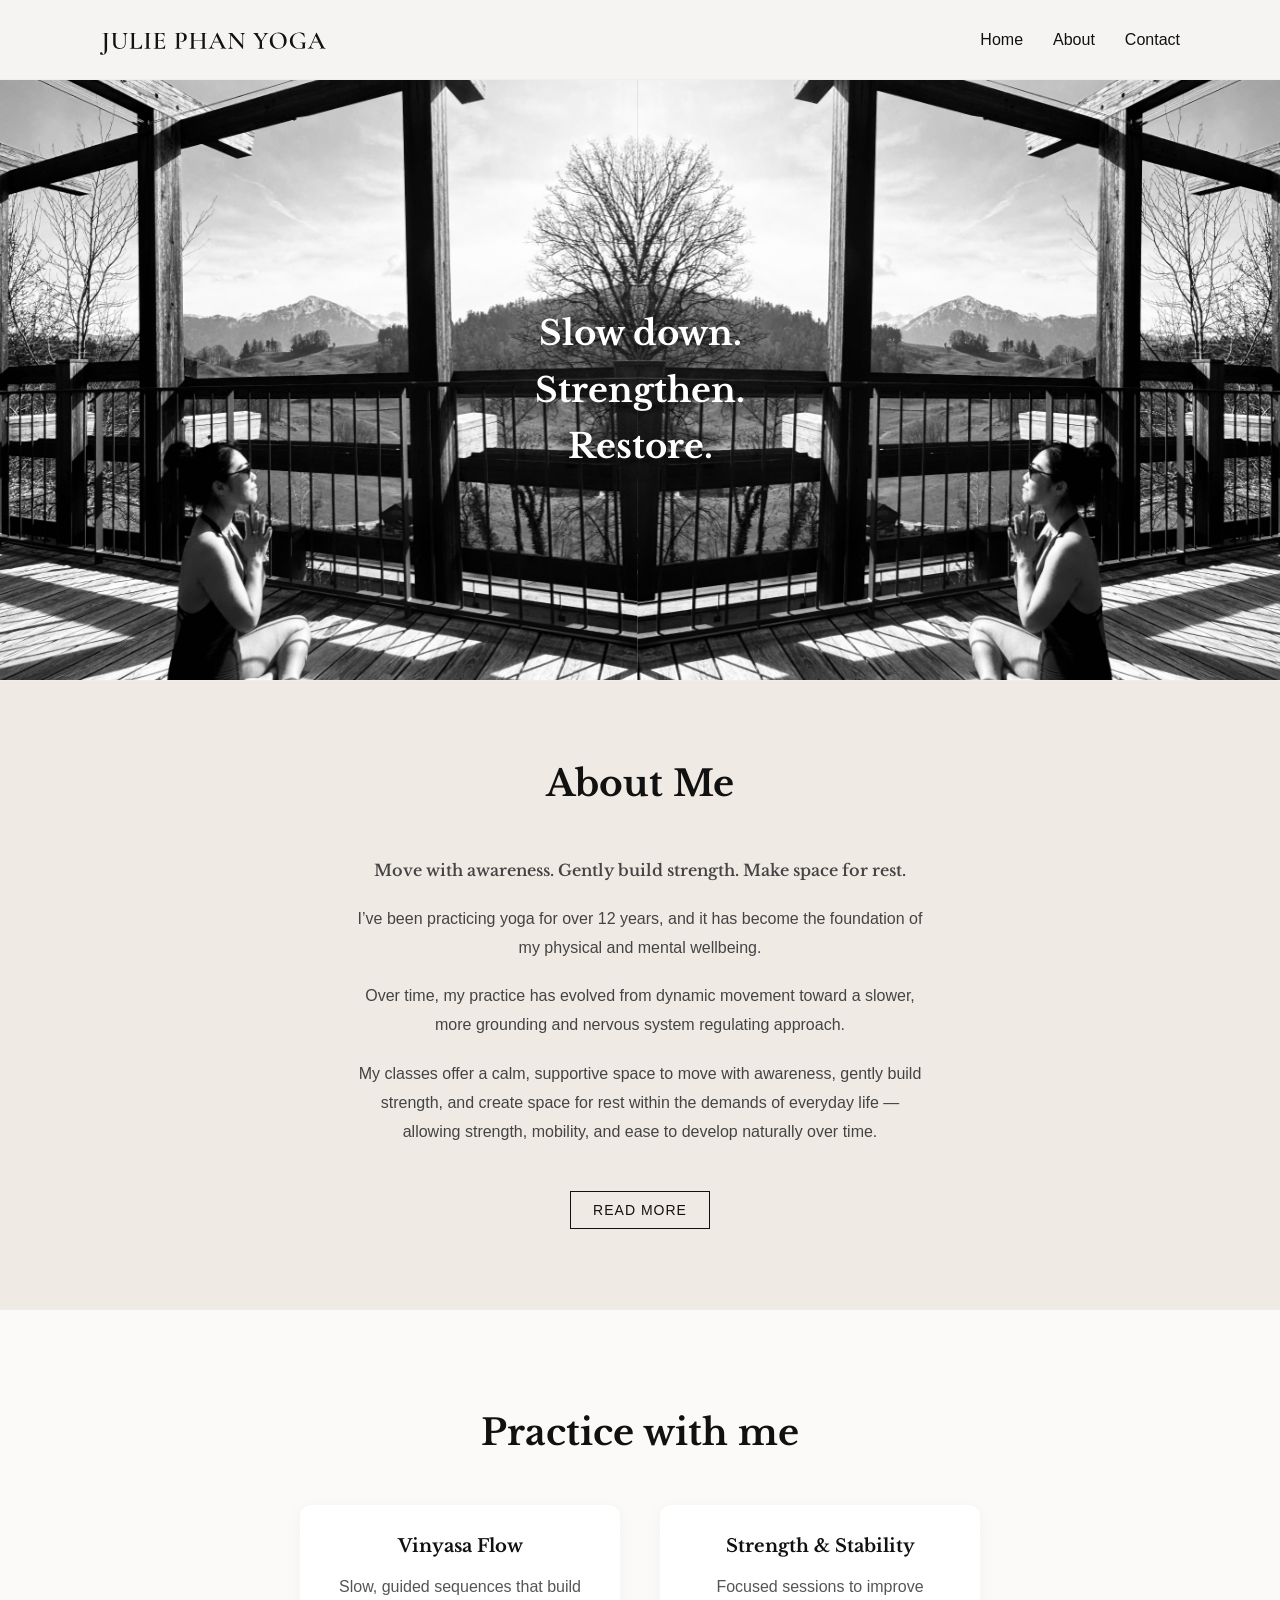
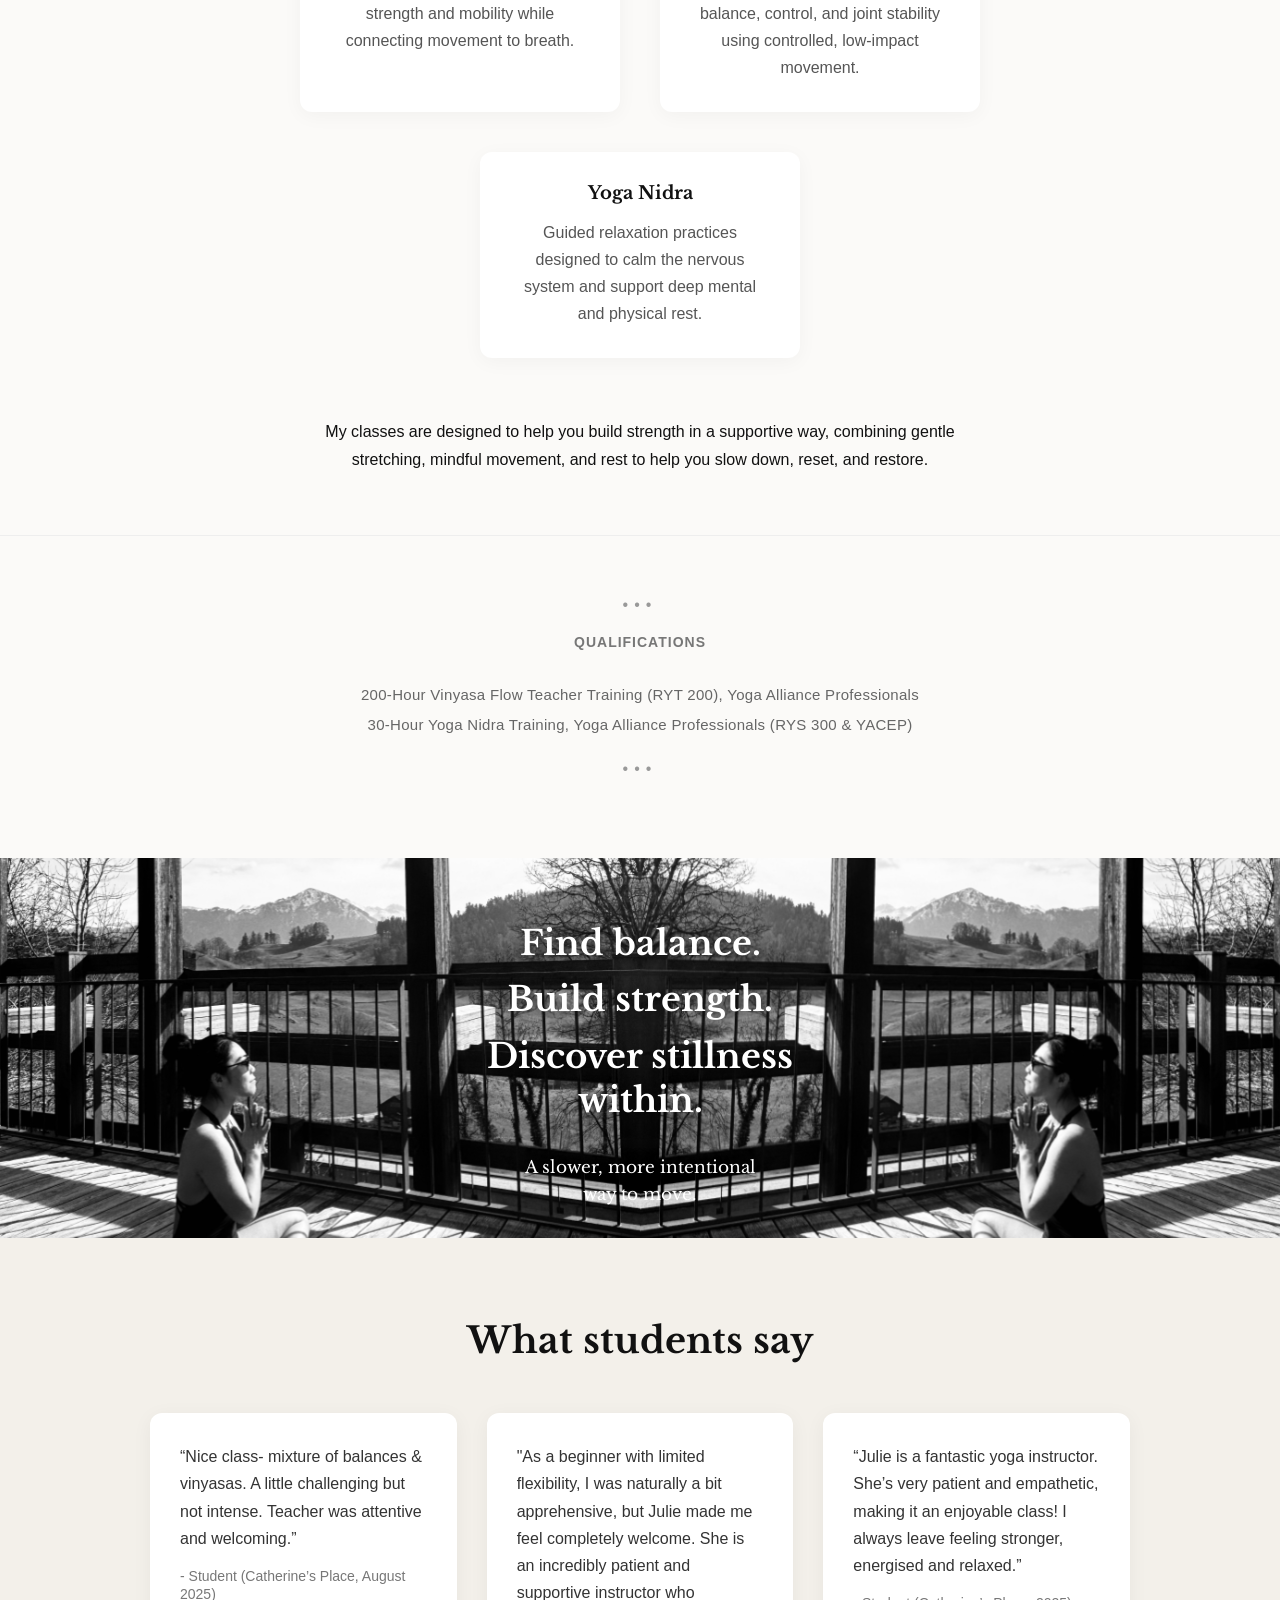
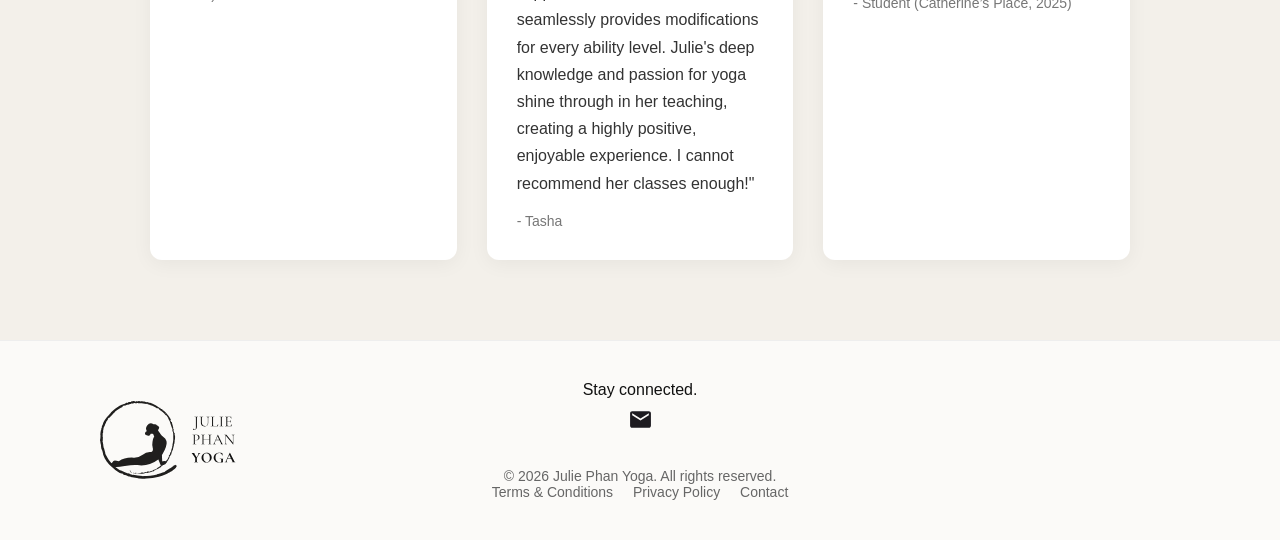
==== docs/index.html @ ac77671c "move site into docs folder" ====
<!DOCTYPE html>
<html lang="en">
<head>
  <meta charset="UTF-8">
  <meta name="viewport" content="width=device-width, initial-scale=1.0">
  <title>Yoga Website</title>
  <link rel="stylesheet" href="styles/style.css">
</head>

<body>

<header class="header">
  <div class="container header-inner">

   <a href="index.html" class="logo">
  <img src="images/name-logo.svg" alt="Yoga Image">
</a>

    

    <!-- NAV -->
    <nav class="nav" id="navMenu">
      <a href="index.html">Home</a>
      <a href="about.html">About</a>
      <a href="contact.html">Contact</a>
    </nav>

    <!-- BURGER -->
    <button class="burger" id="burgerBtn">☰</button>

  </div>
</header>


<!-- TOP IMAGE -->
  <!-- FIRST FULL IMAGE -->
<section class="full-image full-image--hero">
  <picture>
    <source srcset="images/image-mobile2.svg" media="(max-width: 768px)">
    <img src="images/mirror-image.svg" alt="Yoga closing image">
  </picture>

  <div class="full-image-content">
    <h2>Slow down.</h2>
<h2>Strengthen.</h2>
<h2>Restore.</h2>
  </div>

</section>

<!-- ABOUT -->
<section class="about">
  <div class="container about-inner">

    <h2>About Me</h2>

   <p class="hero-tagline">
  Move with awareness. Gently build strength. Make space for rest.
</p>

    <p>
I’ve been practicing yoga for over 12 years, and it has become the foundation of my physical and mental wellbeing.
    </p>
<p>
Over time, my practice has evolved from dynamic movement toward a slower, more grounding and nervous system regulating approach.
</p>
   <p>
    My classes offer a calm, supportive space to move with awareness, gently build strength, and create space for rest within the demands of everyday life — allowing strength, mobility, and ease to develop naturally over time.
</p>

    <a href="about.html" class="about-button">
      Read more
    </a>

  </div>
</section>

<!-- OFFER -->
<section class="offer">
  <div class="container">
  <div class="offer-inner">

    <h2 class="practice-title">Practice with me</h2>


      <div class="offer-grid"> <div class="offer-item"> <h3>Vinyasa Flow</h3> <p>Slow, guided sequences that build strength and mobility while connecting movement to breath.</p> </div> <div class="offer-item"> <h3>Strength & Stability</h3> <p>Focused sessions to improve balance, control, and joint stability using controlled, low-impact movement.</p> </div> <div class="offer-item"> <h3>Yoga Nidra</h3> <p>Guided relaxation practices designed to calm the nervous system and support deep mental and physical rest.</p> </div> </div>

    <p class="offer-note">
      My classes are designed to help you build strength in a supportive way, combining gentle stretching, mindful movement, and rest to help you slow down, reset, and restore.
    </p>

</div>
  </div>

</section>

<!-- QUALIFICATIONS -->

<section class="qualifications-section">

  <div class="container">

    <div class="dots">•••</div>
<h3 class="qualifications-title">Qualifications</h3>

<p class="qualifications">
  200-Hour Vinyasa Flow Teacher Training (RYT 200), Yoga Alliance Professionals<br>
  30-Hour Yoga Nidra Training, Yoga Alliance Professionals (RYS 300 & YACEP)<br>
</p>
    <div class="dots">•••</div>


</section>


<!-- BOTTOM IMAGE -->
<section class="full-image full-image--closing">
  <picture>
    <source srcset="images/image-mobile2.svg" media="(max-width: 768px)">
    <img src="images/images-end.svg" alt="Yoga closing image">
  </picture>

  <div class="full-image-content">
   <h2>Find balance.</h2>
<h2>Build strength.</h2>
<h2>
  Discover stillness
  <span class="mobile-break">within.</span>
  
</h2>
   <p class="full-image-subtext">
  A slower, more intentional<br>
  way to move.
</p>
  </div>

</section>

<!-- TESTIMONIALS -->
<section class="testimonials">

  <div class="container testimonials-inner">

    <h2>What students say</h2>

    <div class="testimonial-cards">

      <div class="testimonial">
        <p>“Nice class- mixture of balances & vinyasas. A little challenging but not intense. Teacher was attentive and welcoming.”</p>
        <span>- Student (Catherine’s Place, August 2025)</span>
      </div>

      <div class="testimonial">
        <p>"As a beginner with limited flexibility, I was naturally a bit apprehensive, but Julie made me feel completely welcome. She is an incredibly patient and supportive instructor who seamlessly provides modifications for every ability level. Julie's deep knowledge and passion for yoga shine through in her teaching, creating a highly positive, enjoyable experience. I cannot recommend her classes enough!"</p>
        <span>- Tasha</span>
      </div>

      <div class="testimonial">
        <p>“Julie is a fantastic yoga instructor. She’s very patient and empathetic, making it an enjoyable class! I always leave feeling stronger, energised and relaxed.”</p>
        <span>- Student (Catherine’s Place, 2025)</span>
      </div>

    </div>

  </div>

</section>

<!-- FOOTER -->
<footer class="footer">

  <div class="container footer-inner">

    <div class="footer-logo">
      <img src="images/logo-footer.svg" alt="Footer Logo">
    </div>

    <div class="footer-center">

      <div class="footer-contact">
        <p class="stay">Stay connected.</p>


          <div class="icons">
        <a href="contact.html">
  <img src="images/mail.svg" alt="Email icon">
</a>
        </div>
      </div>

      <div class="footer-bottom">
  <p>© 2026 Julie Phan Yoga. All rights reserved.</p>

  <p>
    <a href="terms.html">Terms & Conditions</a>
    <a href="privacy.html">Privacy Policy</a>
    <a href="contact.html">Contact</a>
  </p>
</div>

    </div>

  </div>

</footer>
<script src="js/menu.js"></script>
</body>
</html>
---- docs/styles/style.css ----
/* =======================
   FONT IMPORT
======================= */
@import url('https://fonts.googleapis.com/css2?family=Libre+Baskerville:wght@400;700&display=swap');

/* =======================
   RESET
======================= */
* {
  margin: 0;
  padding: 0;
  box-sizing: border-box;
}

html, body {
  overflow-x: hidden;
   scroll-behavior: smooth;
}

a {
  color: inherit;
  text-decoration: none;
}

body {
  font-family: Arial, sans-serif;
  color: #111;
  background: #8e8981;
   padding-top: 80px;
}

PADDING HERE 
section {
  padding: 80px 60px;
}

.hero,
.about,
.legal,
.testimonials {
  padding: 80px 60px; /* Specific padding for these sections */
}

.full-image {
  padding: 0;  /* Removes padding from the full image sections */
}

/* =======================
   CONTAINER
======================= */
.container {
  max-width: 1200px;
  margin: 0 auto;
  padding: 0 60px;
}

/* =======================
   HEADER (FIXED STICKY)
======================= */
.header {
  position: fixed;
  top: 0;
  left: 0;
  width: 100%;
  z-index: 9999;

  background: rgba(251, 250, 248, 0.95);
  backdrop-filter: blur(6px);
  border-bottom: 1px solid #eee;

  height: 80px;
}

.header-inner {
  max-width: 1200px;
  margin: 0 auto;
  padding: 0 60px;
  height: 80px;
  display: flex;
  justify-content: space-between;
  align-items: center;
}

.logo img {
  height: 30px;
  width: auto;
  display: block;
}

.nav {
  display: flex;
  gap: 30px;
}

.nav a {
  text-decoration: none;
  color: #111;
  font-size: 16px;
}

.nav a:hover {
  opacity: 0.6;
}


/* =======================
   NAV ACTIVE STATE
======================= */

.nav a.active {
  opacity: 0.6;
  pointer-events: none;
}
/* =======================
   HERO
======================= */
.hero {
  display: flex;
  justify-content: center;
  align-items: center;
  gap: 80px;
  background: #fbfaf8;
  flex-wrap: wrap;
}

.hero-image {
  flex: 1;
  display: flex;
  justify-content: center;
}

.hero-image img {
  width: 100%;
  max-width: 480px;
  border-radius: 12px;
  object-fit: cover;
  display: block;
}

.hero-text {
  flex: 1;
  min-width: 300px;
}


.hero-text h2 {
  font-family: 'Libre Baskerville', serif;
  font-size: 40px;
  font-weight: 400;
  line-height: 1.8;
  margin-bottom: 30px;
}

.hero-text p {
  font-size: 18px;
  color: #555;
  line-height: 1.8;
  max-width: 420px;
}
.contact-hero {
  background: #efeae3; /* matches your about section tone */
  padding: 80px 20px;
}

/* =======================
   ABOUT
======================= */
.about {
  background: #efeae3;
  border-top: 1px solid #eee;
  border-bottom: 1px solid #eee;
}

.about-inner {
  max-width: 700px;
  margin: 0 auto;
  text-align: center;
}

.about h2,
.offer-inner h2,
.teaching-style h2,
.teaching-experience h2,
.testimonials-inner h2 {
  font-family: 'Libre Baskerville', serif;
  font-size: clamp(26px, 5vw, 36px);
  margin-bottom: 50px;
  text-align: center;
}

.about p {
  font-size: 16px;
  line-height: 1.8;
  color: #444;
  margin-bottom: 20px;
}

.about-button {
  display: inline-block;
  margin-top: 25px;
  padding: 10px 22px;
  border: 1px solid #111;
  font-size: 14px;
  letter-spacing: 1px;
  text-transform: uppercase;
  color: #111;
  transition: 0.3s ease;
}

.about-button:hover {
  background: #111;
  color: #fff;
}

.hero-tagline {
  font-family: 'Libre Baskerville', serif;
  font-weight: 600;
  font-size: 18px;
  line-height: 1.6;
  color: #333;
}

.teaching-style,
.teaching-experience {
  text-align: center;
}

.teaching-style .container,
.teaching-experience .container {
  max-width: 700px;
  margin: 0 auto;
}

.teaching-style h2,
.teaching-experience h2 {
  font-family: 'Libre Baskerville', serif;
  font-size: clamp(26px, 5vw, 36px);
  margin-bottom: 50px;
}

.teaching-style p,
.teaching-experience p {
  font-size: 16px;
  line-height: 1.8;
  color: #444;
  margin-bottom: 20px;
}

.teaching-experience {
  background: #fbfaf8;
  padding: 80px 0;
}
.teaching-style {
  background: #efeae3;
  padding: 80px 0;
}

/* =======================
   FULL IMAGE (BASE - ALL DEVICES)
======================= */
.full-image {
  position: relative;
  width: 100%;
  margin-top: 0px;
  overflow: hidden;
}

.full-image--hero picture,
.full-image--hero img {
  width: 100%;
  height: 750px;
  object-fit: cover;
  display: block;
}

.full-image--closing picture,
.full-image--closing img {
  width: 100%;
  height: 450px;
  object-fit: cover;
  display: block;

  object-position: center 78%;
}

/* overlay base */
.full-image-content {
  position: absolute;
  inset: 0;

  display: flex;
  flex-direction: column;
  justify-content: flex-end;
  align-items: center;
  text-align: center;

  color: #fff;
  z-index: 2;
}

/* =======================
   DESKTOP (DEFAULT)
======================= */

/* HERO IMAGE (FIRST) → text higher */
.full-image--hero .full-image-content {
  padding-bottom: 260px;
}

/* CLOSING IMAGE (SECOND) → lower */
.full-image--closing .full-image-content {
  padding-bottom: 96px;
}

.full-image--closing h2 {
  opacity: 0.9;
}

/* heading */
.full-image-content h2 {
  font-family: 'Libre Baskerville', serif;
  font-size: 40px;
  font-weight: 700;
  margin-bottom: 12px;
  line-height: 1.3;
    color: #ffffff; 
  opacity: 1;     
     text-shadow: 0 4px 20px rgba(0,0,0,0.6);
}


/* subtext */
.full-image-subtext {
  font-family: 'Libre Baskerville', serif;
  font-size: 18px;
  font-weight: 400;
  line-height: 1.6;
  opacity: 0.9;
  margin-top: 20px;
    color: #ffffff;
  opacity: 1;  
    text-shadow: 0 4px 20px rgba(0,0,0,0.6);
}

.legal {
  max-width: 100%;
  margin: 0 auto;
line-height: 1.8;
background: #efeae3;
}

.legal h2 {
  margin-top: 20px;
  margin-bottom: 0px;
}

.legal .container {
  max-width: 980px;
}
/* =======================
   MOBILE LINE BREAK UTILITY
======================= */
.mobile-break {
  display: inline;
}

/* =======================
   TABLET (1023px and below)
======================= */
@media (max-width: 1023px) {

  section {
    padding: 80px 60px;
  }

}

  /* HERO IMAGE */
  .full-image--hero picture,
  .full-image--hero img {
    height: 600px;
  }

  .full-image--hero .full-image-content {
    padding-bottom: 200px;
  }

  /* CLOSING IMAGE */
  .full-image--closing picture,
  .full-image--closing img {
    height: 380px;
    object-position: center 70%;
  }

  .full-image--closing .full-image-content {
    padding-bottom: 30px;
  }

  /* TEXT */
  .full-image-content h2 {
    font-size: 34px;
  }

  .full-image-subtext {
    font-size: 17px;
  }

/* =======================
   MOBILE (768px and below)
======================= */
@media (max-width: 768px) {

  /* HERO IMAGE */
  .full-image--hero picture,
  .full-image--hero img {
    height: 420px; 
    object-position: center 50%; 
  }

  /* CLOSING IMAGE */
  .full-image--closing picture,
  .full-image--closing img {
    height: 350px; 
    object-position: center 60%; 
  }

  /* Adjusting padding for full-image content */
  .full-image--hero .full-image-content {
    padding-bottom: 140px; 
  }

  .full-image--closing .full-image-content {
    padding-bottom: 77px; 
  }

  /* Hero and closing text */
  .full-image-content h2 {
    font-size: 28px; 
    line-height: 1.4;
  }

  .full-image-subtext {
    font-size: 14px; 
  }

  /* Adjust closing text */
  .full-image--closing h2 {
    font-size: 24px; 
    line-height: 1.2;
  }

  /* Break word properly for mobile */
  .mobile-break {
    display: block; /* Ensures text breaks properly on small screens */
  }
}



  /* ✅ FORCE LINE BREAK ONLY ON MOBILE */
  .mobile-break {
    display: block;
  }


/* =======================
   MOBILE: RIGHT ALIGN TEXT
======================= */
@media (max-width: 768px) { 

  .full-image-content {
    align-items: flex-end;
    text-align: right;
    padding-right: 20px;
    padding-left: 20px;
  }

}


/* =======================
   TESTIMONIALS
======================= */
.testimonials {
  background: #f3f0ea;
}

.testimonials-inner {
  max-width: 1100px;
  margin: 0 auto;
  text-align: center;
}

.testimonial-cards {
  display: flex;
  gap: 30px;
  justify-content: center;
  flex-wrap: wrap;
  margin-top: 10px;
}

.testimonial {
  background: #fff;
  padding: 30px;
  border-radius: 12px;
  box-shadow: 0 4px 20px rgba(0,0,0,0.05);
  flex: 1;
  min-width: 250px;
  max-width: 320px;
  text-align: left;
}

.testimonial p {
  font-size: 16px;
  color: #333;
  margin-bottom: 15px;
  line-height: 1.7;
}

.testimonial span {
  font-size: 14px;
  color: #777;
}

/* =======================
   OFFER
======================= */
.offer {
  padding: 100px 60px 40px;
  background: #fbfaf8;
}

.offer-inner {
  max-width: 700px;
  margin: 0 auto;
  text-align: center; 
}

.offer-grid {
  display: flex;
  gap: 40px;
  justify-content: center;
  flex-wrap: wrap;
  margin-top: 10px;
  margin-bottom: 60px;
}

.offer-item {
  background: #fff;
  padding: 30px;
  border-radius: 12px;
  max-width: 320px;
  box-shadow: 0 4px 20px rgba(0,0,0,0.04);
}

.offer-item h3 {
  font-size: 18px;
  margin-bottom: 14px;
  font-family: 'Libre Baskerville', serif;
  font-weight: 700;
  line-height: 1.3;
}

.offer-item p {
  font-size: 16px;
  color: #555;
  line-height: 1.7;
}

.offer-note {
  font-size: 16px; 
  line-height: 1.8; 
  margin: 0 auto 20px; 
  text-align: center; 
  max-width: 700px; 
}

/* =======================
   QULAIFICATIONS
======================= */

.qualifications-section {
  padding: 40px 60px 60px;
  text-align: center;
  background: #fbfaf8;
  border-top: 1px solid #eee; /* divider */
}
.qualifications-section .container {
  max-width: 700px;
}

.qualifications-title {
  font-size: 14px;
  letter-spacing: 1px;
  text-transform: uppercase;
  color: #777;
  margin-bottom: 10px;
}

.qualifications {
  margin-top: 30px;
  text-align: center;
  font-size: 15px;
  color: #666;
  line-height: 2;
  letter-spacing: 0.3px;
}

.dots {
  margin: 20px 0; /* 👈 space above and below dots */
  text-align: center;
  letter-spacing: 6px; /* optional: spreads dots nicely */
  color: #999; /* optional: softer look */
}

/* =======================
   FOOTER
======================= */
.footer {
  padding: 40px 20px;
  border-top: 1px solid #eee;
  background: #fbfaf8;
}

.footer-inner {
  max-width: 1200px;
  margin: 0 auto;
  display: grid;
  grid-template-columns: 1fr auto 1fr;
  align-items: center;
}

.footer-logo img {
  width: 140px;
  display: block;
}

.footer-center {
  display: flex;
  flex-direction: column;
  align-items: center;
  text-align: center;
  gap: 14px;
}

.footer-contact {
  display: flex;
  flex-direction: column;
  align-items: center;
  gap: 8px;
}

.icons {
  display: flex;
  justify-content: center;
  gap: 20px;
}

.icons a {
  color: #666;
  text-decoration: none;
}

.footer-bottom {
  font-size: 14px;
  color: #666;
  margin-top: 18px;
  white-space: normal;
}

.footer-bottom a {
  color: #666;
  text-decoration: none;
      margin: 0 8px;
}

.footer-bottom a:hover {
  opacity: 0.6;
}
/* =======================
   BURGER MENU
======================= */

.burger {
  display: none;
  font-size: 26px;
  background: none;
  border: none;
  cursor: pointer;
}

@media (max-width: 768px) {

  .burger {
    display: block;
  }

  .nav {
    position: absolute;
    top: 80px;
    right: 0;
    background: #fbfaf8;
    width: 100%;
    flex-direction: column;
    gap: 20px;
    padding: 20px;
    display: none;
    border-bottom: 1px solid #eee;
  }

  .nav.active {
    display: flex;
  }
}

/* =======================
   RESPONSIVE LAYOUT
======================= */
@media (max-width: 768px) {

  /* container spacing */
  .container {
    padding: 0 20px;
  }

  /* header override */
  .header .container {
    padding: 0 20px;
  }

  body {
    font-size: 16px;
  }

  .about,
  .offer,
  .hero, 
  .legal,
  .testimonials,
  .teaching-style,
  .teaching-experience {
    padding: 60px 10px;
  }

  .qualifications-section {
    padding: 30px 20px 60px;
  }

  .full-image {
    padding: 0;
  }

  /* headings */
 .about h2,
.offer-inner h2,
.teaching-style h2,
.teaching-experience h2,
.testimonials-inner h2 {
  font-size: 24px;
  line-height: 1.3;
}

  /* paragraph text */
  p {
    font-size: 15px;
    line-height: 1.7;
  }


 /* HERO */
  .hero {
    flex-direction: column;
    text-align: center;
  }

  .hero-text p { text-align: center; }

  .hero-text h2 {
    font-size: 28px;
    line-height: 1.8;
    
  }

 /* OFFER + TESTIMONIAL */
  .testimonial,
  .offer-item {
    width: 100%;
    max-width: 100%;
  }

  .testimonial-cards,
  .offer-grid {
    gap: 20px;
  }
  /* FOOTER */
  .footer-inner {
    display: flex;
    flex-direction: column;
    text-align: center;
    gap: 24px;
  }

   /* Full-width buttons on mobile */
  .about-button,
  .offer-item .button,
  .footer .button { /* Add specific button classes as needed */
    width: 100%;
    padding: 15px;
  }
}
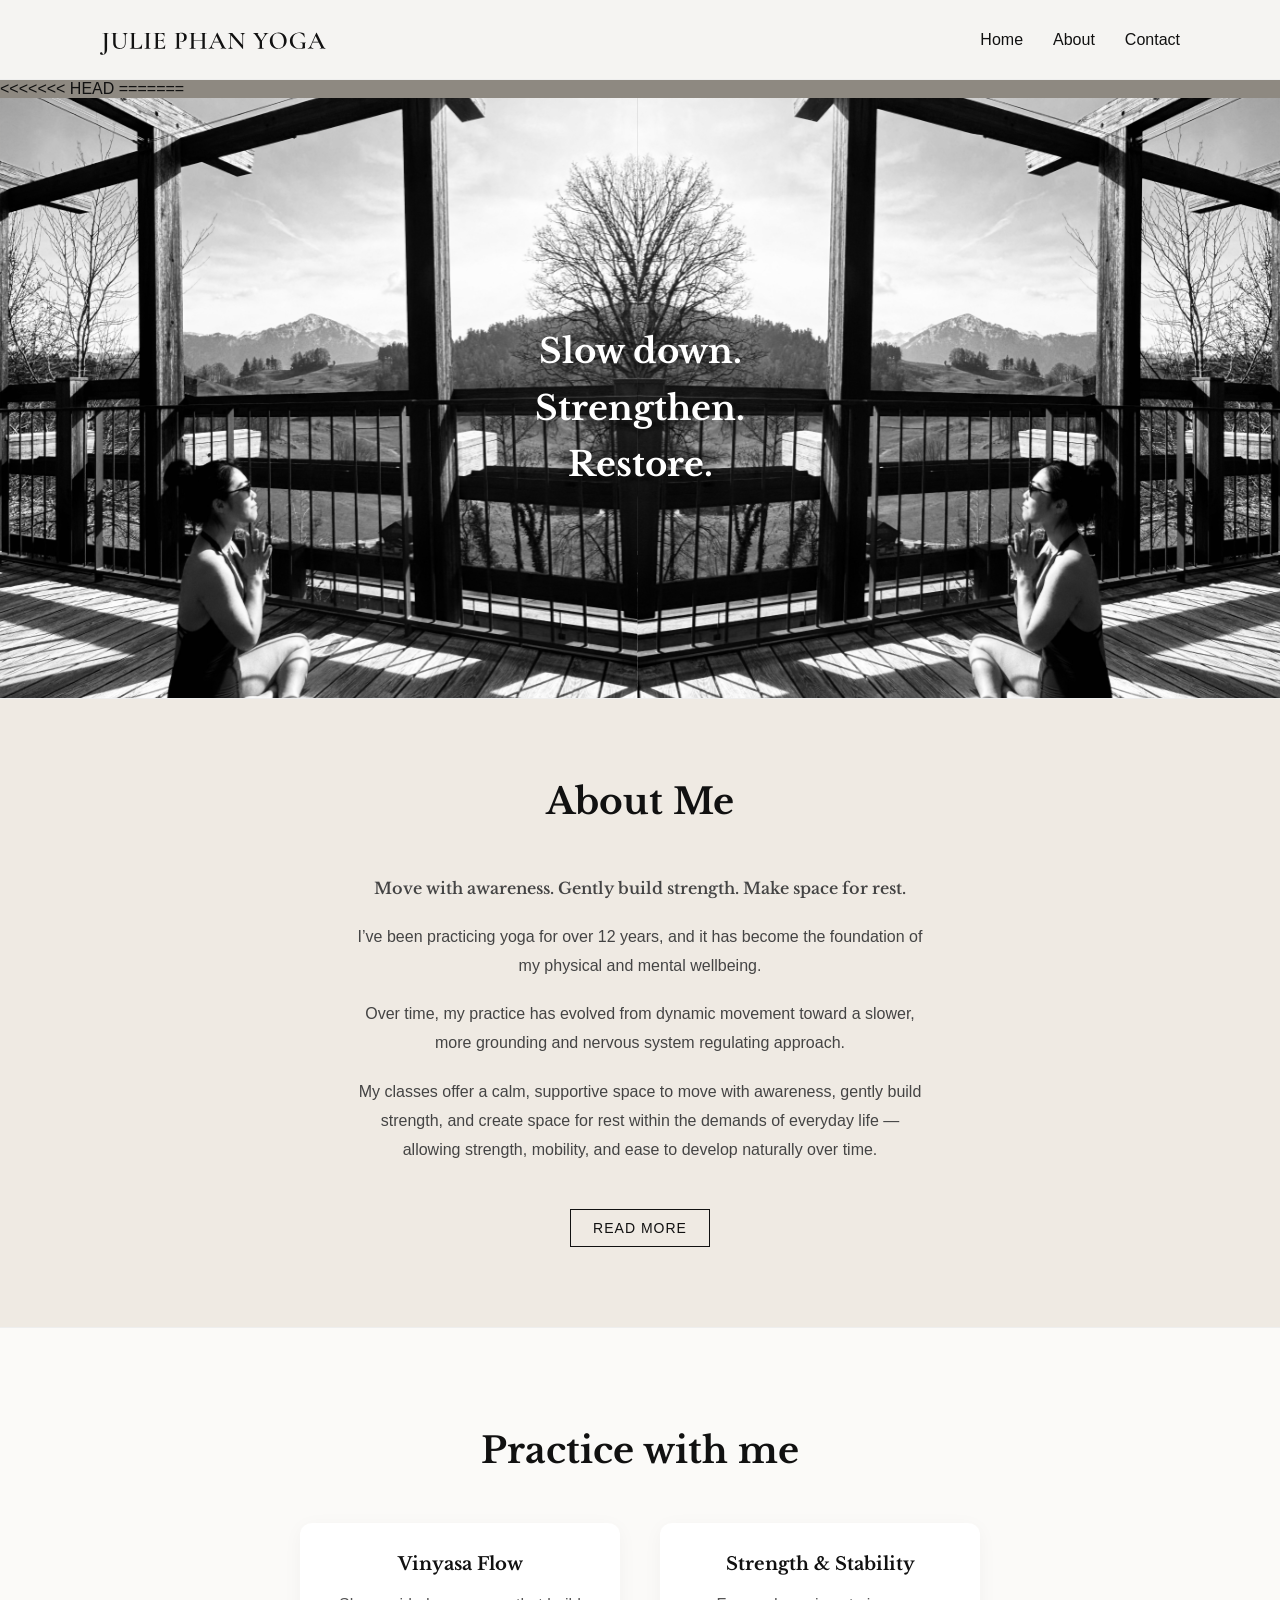
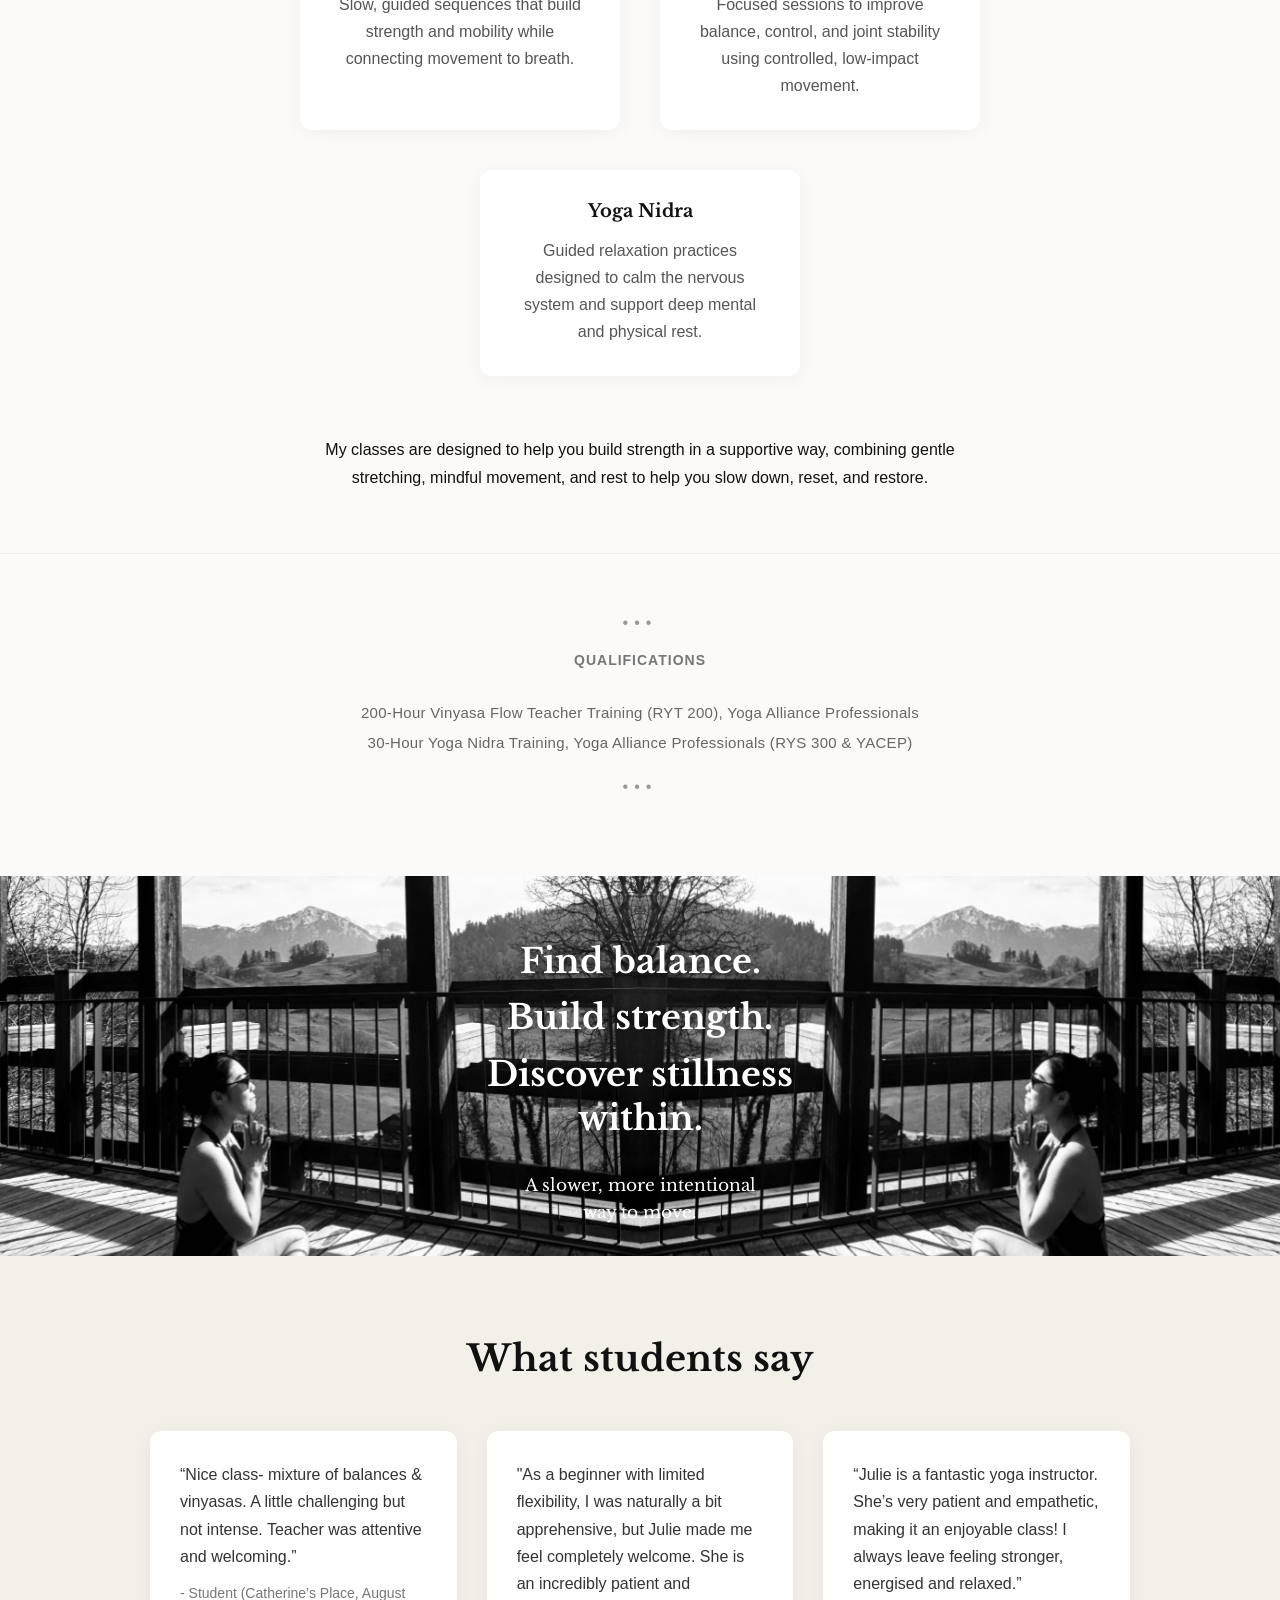
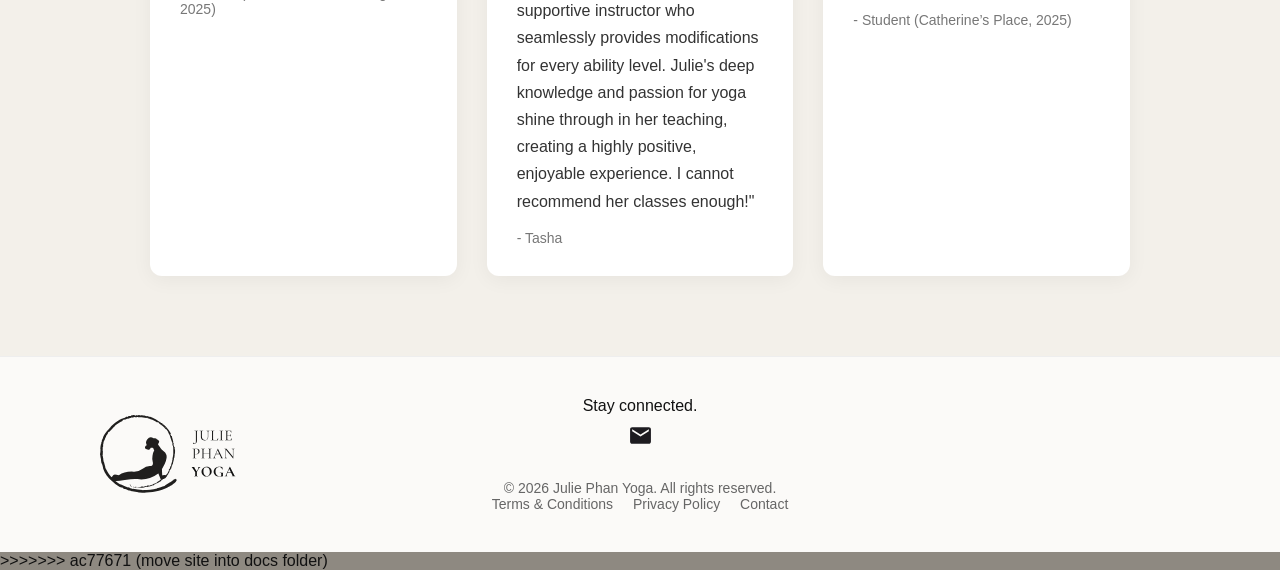
==== commit f0a71d87: "Updated website title and meta" ====
--- a/docs/index.html
+++ b/docs/index.html
@@ -1,9 +1,12 @@
+<<<<<<< HEAD
+
+=======
 <!DOCTYPE html>
 <html lang="en">
 <head>
   <meta charset="UTF-8">
   <meta name="viewport" content="width=device-width, initial-scale=1.0">
-  <title>Yoga Website</title>
+  <title>Julie Phan Yoga | Yoga Teacher</title>
   <link rel="stylesheet" href="styles/style.css">
 </head>
 
@@ -205,4 +208,5 @@
 </footer>
 <script src="js/menu.js"></script>
 </body>
-</html>+</html>
+>>>>>>> ac77671 (move site into docs folder)
--- a/docs/styles/style.css
+++ b/docs/styles/style.css
@@ -689,13 +689,16 @@
   background: none;
   border: none;
   cursor: pointer;
+  color: #000;
+  -webkit-tap-highlight-color: transparent;
 }
 
 @media (max-width: 768px) {
-
   .burger {
     display: block;
   }
+
+   
 
   .nav {
     position: absolute;
@@ -809,4 +812,4 @@
     width: 100%;
     padding: 15px;
   }
-}+}
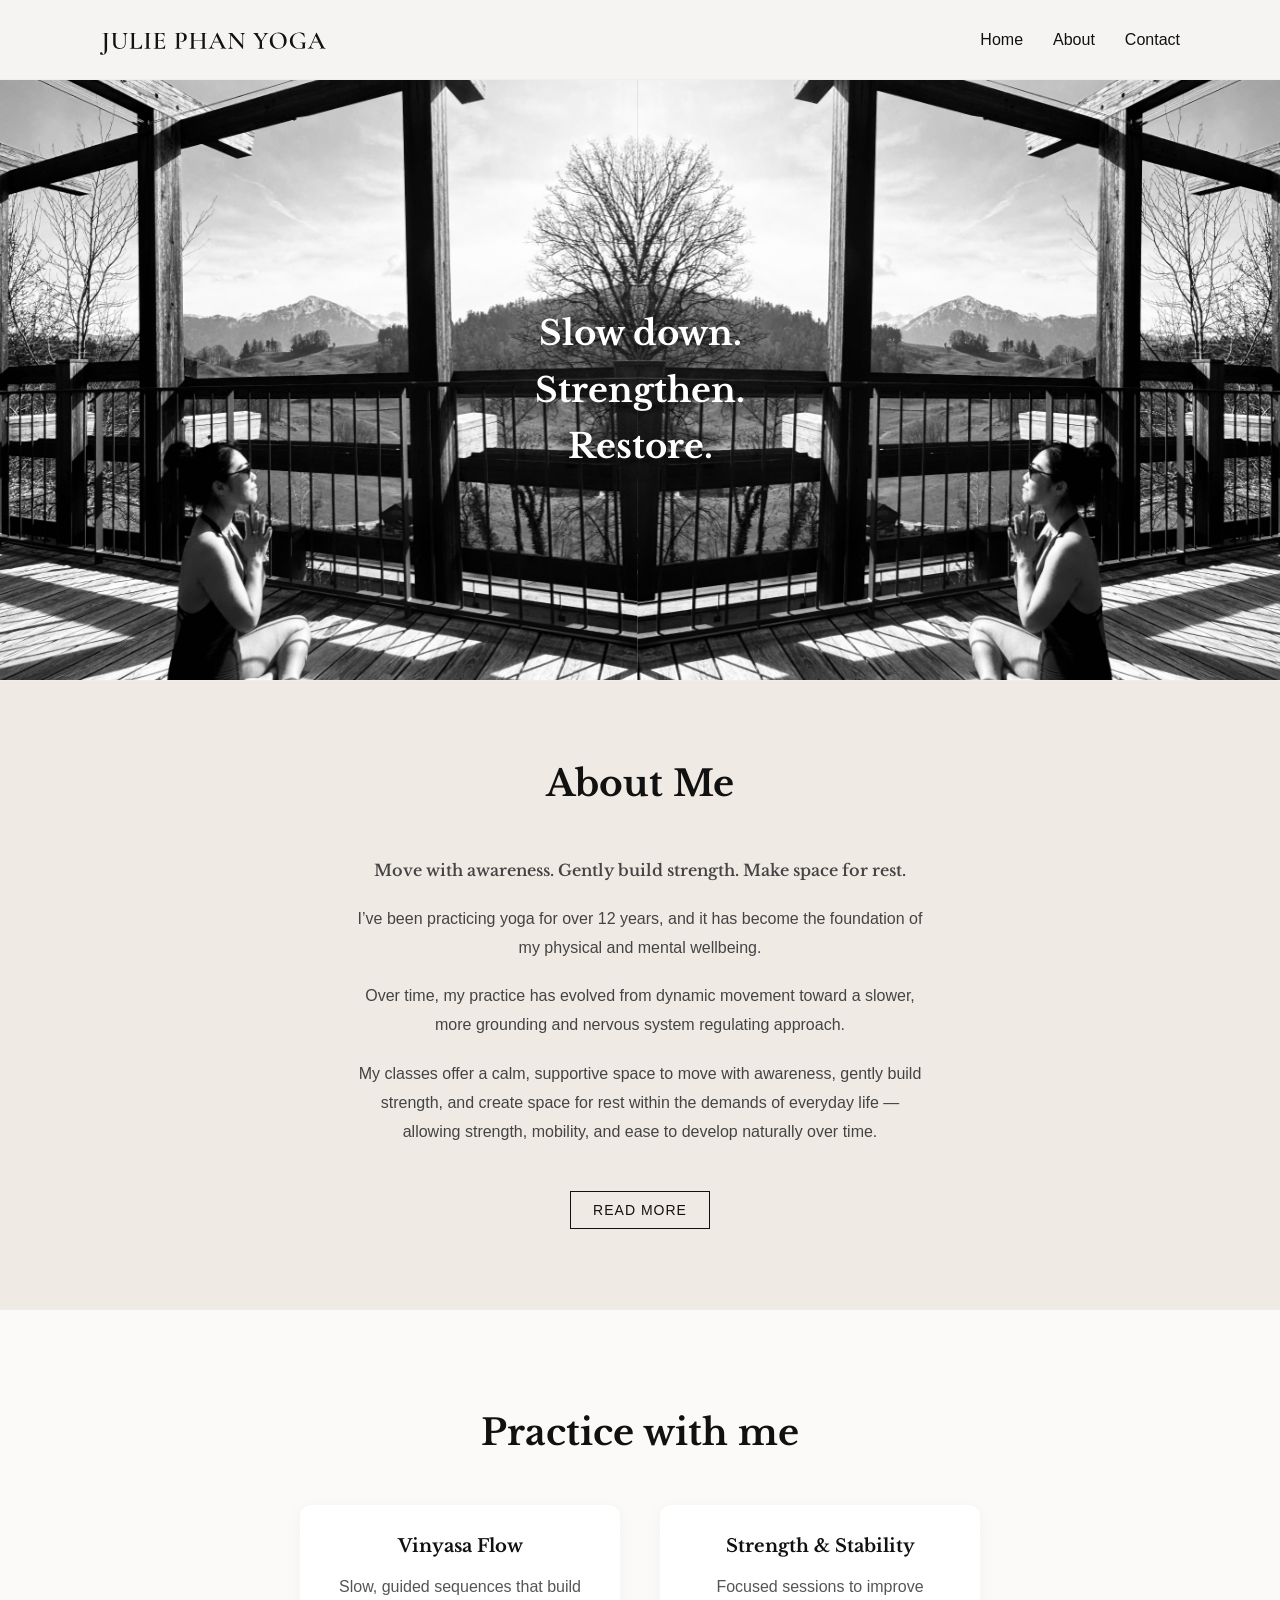
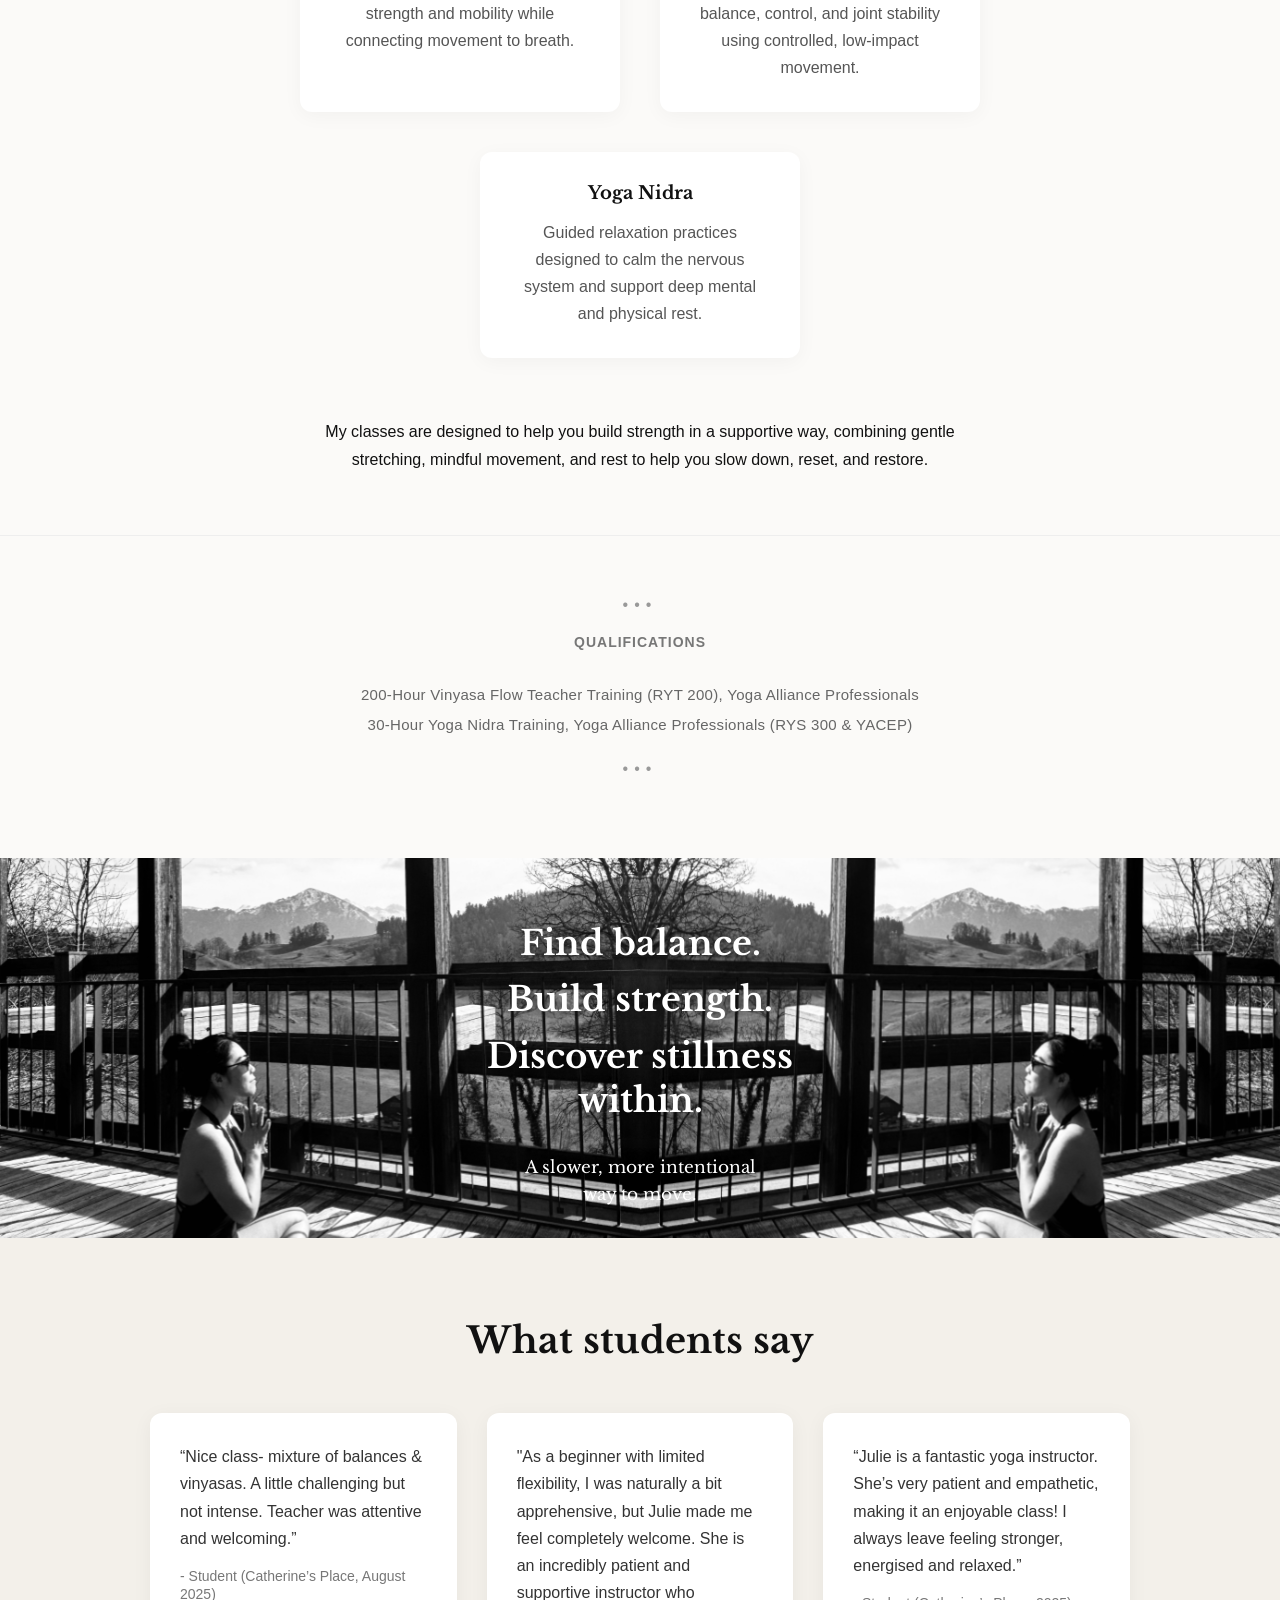
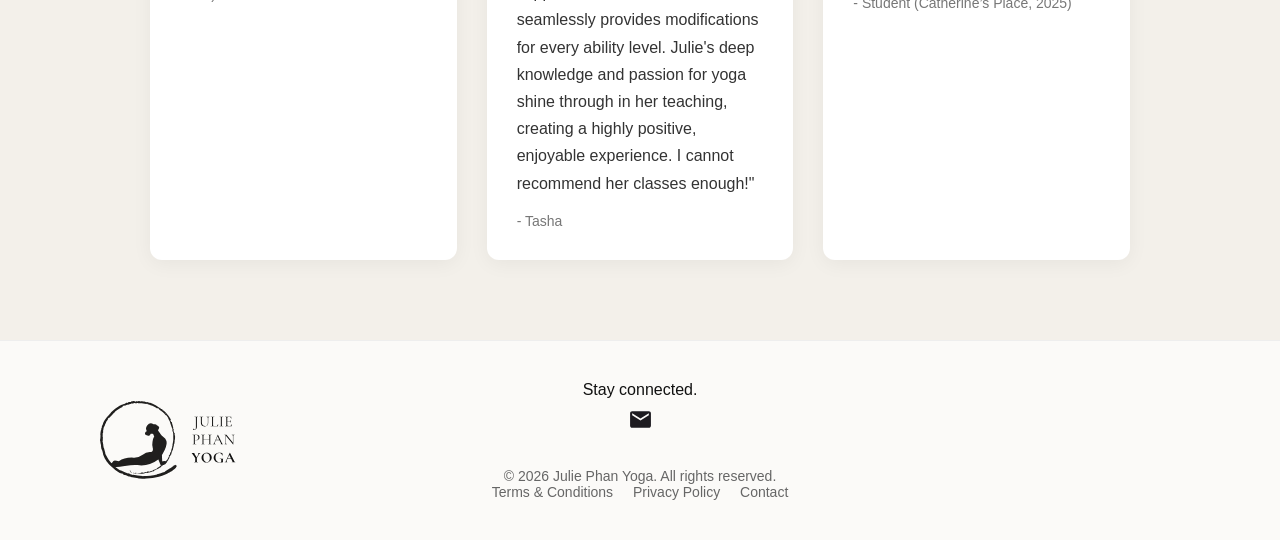
==== commit 6831b271: "Update index.html" ====
--- a/docs/index.html
+++ b/docs/index.html
@@ -1,6 +1,3 @@
-<<<<<<< HEAD
-
-=======
 <!DOCTYPE html>
 <html lang="en">
 <head>
@@ -209,4 +206,3 @@
 <script src="js/menu.js"></script>
 </body>
 </html>
->>>>>>> ac77671 (move site into docs folder)
